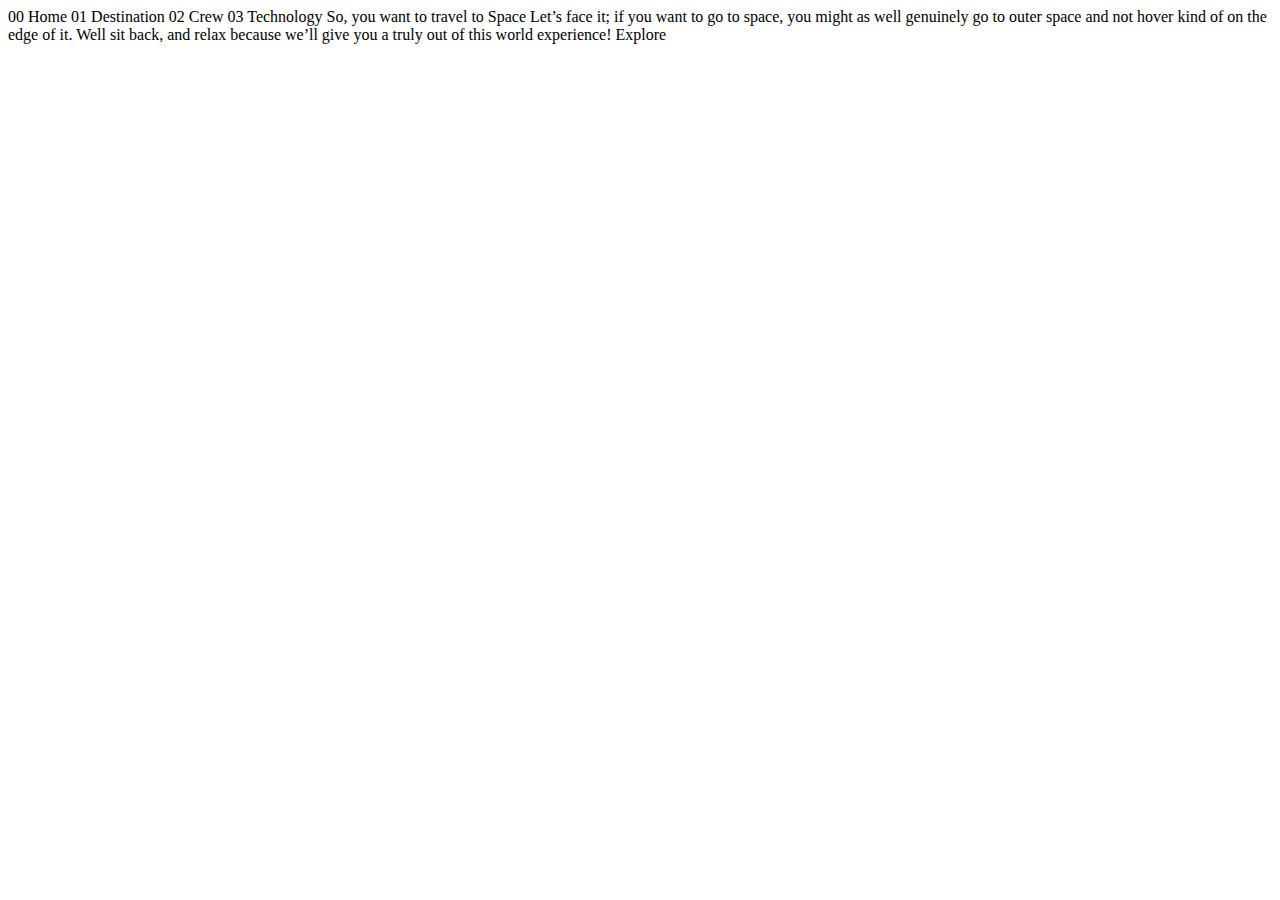
==== index.html @ f8207e76 "starter file" ====
<!DOCTYPE html>
<html lang="en">
<head>
  <meta charset="UTF-8">
  <meta name="viewport" content="width=device-width, initial-scale=1.0">

  <link rel="icon" type="image/png" sizes="32x32" href="./assets/favicon-32x32.png">
  
  <title>Frontend Mentor | Space tourism website</title>
</head>
<body>

  00 Home
  01 Destination
  02 Crew
  03 Technology

  So, you want to travel to
  Space
  Let’s face it; if you want to go to space, you might as well genuinely go to 
  outer space and not hover kind of on the edge of it. Well sit back, and relax 
  because we’ll give you a truly out of this world experience!

  Explore

</body>
</html>
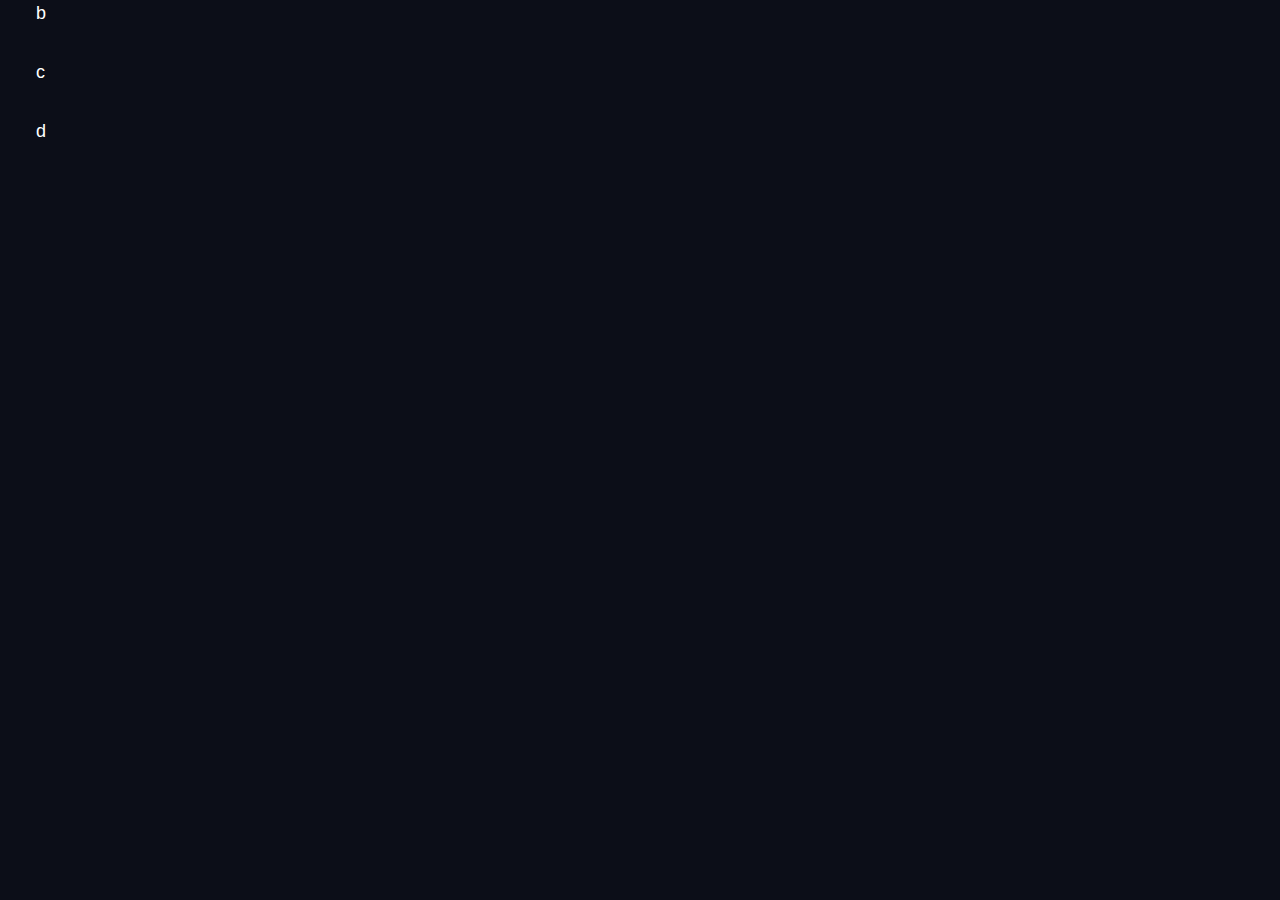
==== commit d864515f: "Design System :   1. Colors (custom property & classes)   2. Typography (custom property & classes)" ====
--- a/index.html
+++ b/index.html
@@ -1,27 +1,23 @@
 <!DOCTYPE html>
 <html lang="en">
+
 <head>
   <meta charset="UTF-8">
   <meta name="viewport" content="width=device-width, initial-scale=1.0">
 
   <link rel="icon" type="image/png" sizes="32x32" href="./assets/favicon-32x32.png">
-  
-  <title>Frontend Mentor | Space tourism website</title>
+  <link rel="stylesheet" href="./index.css">
+  <title>Jery Lenas | Space tourism website</title>
 </head>
+
 <body>
-
-  00 Home
-  01 Destination
-  02 Crew
-  03 Technology
-
-  So, you want to travel to
-  Space
-  Let’s face it; if you want to go to space, you might as well genuinely go to 
-  outer space and not hover kind of on the edge of it. Well sit back, and relax 
-  because we’ll give you a truly out of this world experience!
-
-  Explore
+  <div class="container grid" style="--gap:2rem">
+    <div class="box sr-only">a</div>
+    <div class="box">b</div>
+    <div class="box">c</div>
+    <div class="box">d</div>
+  </div>
 
 </body>
+
 </html>--- a/index.css
+++ b/index.css
@@ -0,0 +1,406 @@
+/* ------------------- */
+/* Custom properties */
+/* ------------------- */
+
+:root {
+    --clr-dark: 230 35% 7%;
+    --clr-light: 231 77% 90%;
+    --clr-white: 0 0% 100%;
+
+    /* font-sizes */
+        --fs-900: 9.375rem;
+        --fs-800: 6.25rem;
+        --fs-700: 3.5rem;
+        --fs-600: 2rem;
+        --fs-500: 1.75rem;
+        --fs-400: 1.125rem;
+        --fs-300: 1rem;
+        --fs-200: 0.875rem;
+
+    /* font-families */
+        --ff-serif: "Bellefair", serif;
+        --ff-sans-cond: "Barlow Condensed", sans-serif;
+        --ff-sans-normal: "Barlow", sans-serif;
+}
+
+/* ------------------- */
+/* Reset               */
+/* ------------------- */
+/* https://piccalil.li/blog/a-modern-css-reset/ */
+/* Box sizing */
+*,
+*::before,
+*::after {
+    box-sizing: border-box;
+}
+
+/* Reset margins */
+body,
+h1,
+h2,
+h3,
+h4,
+h5,/* ------------------- */
+/* Custom properties   */
+/* ------------------- */
+
+:root {
+    /* colors */
+    --clr-dark: 230 35% 7%;
+    --clr-light: 231 77% 90%;
+    --clr-white: 0 0% 100%;
+
+    /* font-sizes */
+    --fs-900: 9.375rem;
+    --fs-800: 6.25rem;
+    --fs-700: 3.5rem;
+    --fs-600: 2rem;
+    --fs-500: 1.75rem;
+    --fs-400: 1.125rem;
+    --fs-300: 1rem;
+    --fs-200: 0.875rem;
+
+    /* font-families */
+    --ff-serif: "Bellefair", serif;
+    --ff-sans-cond: "Barlow Condensed", sans-serif;
+    --ff-sans-normal: "Barlow", sans-serif;
+}
+
+
+/* ------------------- */
+/* Reset               */
+/* ------------------- */
+
+/* https://piccalil.li/blog/a-modern-css-reset/ */
+
+/* Box sizing */
+*,
+*::before,
+*::after {
+    box-sizing: border-box;
+}
+
+/* Reset margins */
+body,
+h1,
+h2,
+h3,
+h4,
+h5,
+p,
+figure,
+picture {
+    margin: 0;
+}
+
+h1,
+h2,
+h3,
+h4,
+h5,
+h6,
+p {
+    font-weight: 400;
+}
+
+/* set up the body */
+body {
+    font-family: var(--ff-sans-normal);
+    font-size: var(--fs-400);
+    color: hsl(var(--clr-white));
+    background-color: hsl(var(--clr-dark));
+    line-height: 1.5;
+    min-height: 100vh;
+}
+
+/* make images easier to work with */
+img,
+picutre {
+    max-width: 100%;
+    display: block;
+}
+
+/* make form elements easier to work with */
+input,
+button,
+textarea,
+select {
+    font: inherit;
+}
+
+/* remove animations for people who've turned them off */
+@media (prefers-reduced-motion: reduce) {
+
+    *,
+    *::before,
+    *::after {
+        animation-duration: 0.01ms !important;
+        animation-iteration-count: 1 !important;
+        transition-duration: 0.01ms !important;
+        scroll-behavior: auto !important;
+    }
+}
+
+
+/* ------------------- */
+/* Utility classes     */
+/* ------------------- */
+
+/* general */
+
+.flex {
+    display: flex;
+    gap: var(--gap, 1rem);
+}
+
+.grid {
+    display: grid;
+    gap: var(--gap, 1rem);
+}
+
+.container {
+    padding-inline: 2em;
+    margin-inline: auto;
+    max-width: 80rem;
+}
+
+.sr-only {
+    position: absolute;
+    width: 1px;
+    height: 1px;
+    padding: 0;
+    margin: -1px;
+    overflow: hidden;
+    clip: rect(0, 0, 0, 0);
+    white-space: nowrap;
+    /* added line */
+    border: 0;
+}
+
+/* colors */
+
+.bg-dark {
+    background-color: hsl(var(--clr-dark));
+}
+
+.bg-accent {
+    background-color: hsl(var(--clr-light));
+}
+
+.bg-white {
+    background-color: hsl(var(--clr-white));
+}
+
+.text-dark {
+    color: hsl(var(--clr-dark));
+}
+
+.text-accent {
+    color: hsl(var(--clr-light));
+}
+
+.text-white {
+    color: hsl(var(--clr-white));
+}
+
+/* typography */
+
+.ff-serif {
+    font-family: var(--ff-serif);
+}
+
+.ff-sans-cond {
+    font-family: var(--ff-sans-cond);
+}
+
+.ff-sans-normal {
+    font-family: var(--ff-sans-normal);
+}
+
+.letter-spacing-1 {
+    letter-spacing: 4.75px;
+}
+
+.letter-spacing-2 {
+    letter-spacing: 2.7px;
+}
+
+.letter-spacing-3 {
+    letter-spacing: 2.35px;
+}
+
+.uppercase {
+    text-transform: uppercase;
+}
+
+.fs-900 {
+    font-size: var(--fs-900);
+}
+
+.fs-800 {
+    font-size: var(--fs-800);
+}
+
+.fs-700 {
+    font-size: var(--fs-700);
+}
+
+.fs-600 {
+    font-size: var(--fs-600);
+}
+
+.fs-500 {
+    font-size: var(--fs-500);
+}
+
+.fs-400 {
+    font-size: var(--fs-400);
+}
+
+.fs-300 {
+    font-size: var(--fs-300);
+}
+
+.fs-200 {
+    font-size: var(--fs-200);
+}
+
+.fs-900,
+.fs-800,
+.fs-700,
+.fs-600 {
+    line-height: 1.1;
+}
+p,
+figure,
+picture {
+    margin: 0;
+}
+
+h1,
+h2,
+h3,
+h4,
+h5,
+h6,
+p {
+    font-weight: 400;
+}
+
+/* set up the body */
+body {
+    font-family: var(--ff-sans-normal);
+    font-size: var(--fs-400);
+    color: hsl(var(--clr-white));
+    background-color: hsl(var(--clr-dark));
+    line-height: 1.5;
+    min-height: 100vh;
+}
+
+/* make images easier to work with */
+img,
+picutre {
+    max-width: 100%;
+    display: block;
+}
+
+/* make form elements easier to work with */
+input,
+button,
+textarea,
+select {
+    font: inherit;
+}
+
+/* remove animations for people who've turned them off */
+@media (prefers-reduced-motion: reduce) {
+
+    *,
+    *::before,
+    *::after {
+        animation-duration: 0.01ms !important;
+        animation-iteration-count: 1 !important;
+        transition-duration: 0.01ms !important;
+        scroll-behavior: auto !important;
+    }
+}
+
+/* ------------------- */
+/* Utility classes       */
+/* ------------------- */
+
+.flex {
+    display: flex;
+    gap: var(--gap, 1rem);
+}
+
+.grid {
+    display: grid;
+    gap: var(--gap, 1rem);  
+}
+
+.container {
+    padding-inline: 2em;
+    margin-inline: auto;
+    max-width: 80rem;
+}
+
+.sr-only {
+    position: absolute;
+    width: 1px;
+    height: 1px;
+    padding: 0;
+    margin: -1px;
+    overflow: hidden;
+    clip: rect(0, 0, 0, 0);
+    white-space: nowrap; /* added line */
+    border: 0;
+}
+
+
+
+/* colors */
+.bg-dark { background-color: hsl(var(--clr-dark)); }
+.bg-accent { background-color: hsl(var(--clr-light)); }
+.bg-white { background-color: hsl(var(--clr-white)); }
+.text-dark { color: hsl(var(--clr-dark)); }
+.text-accent { color: hsl(var(--clr-light)); }
+.text-white { color: hsl(var(--clr-white)); }
+
+
+/* typography */
+
+.ff-serif {font-family: var(--ff-serif); }
+
+.ff-sans-cond {font-family: var(--ff-sans-cond); }
+
+.ff-sans-normal {font-family: var(--ff-sans-normal); }
+
+.letter-spacing-1 { letter-spacing: 4.75px;}
+
+.letter-spacing-2 { letter-spacing: 2.7px;}
+
+.letter-spacing-3 { letter-spacing: 2.35px;}
+
+.uppercase { text-transform: uppercase; }
+
+.fs-900 { font-size: var(--fs-900);}
+
+.fs-800 { font-size: var(--fs-800);}
+
+.fs-700 { font-size: var(--fs-700);}
+
+.fs-600 { font-size: var(--fs-600);}
+
+.fs-500 { font-size: var(--fs-500);}
+
+.fs-400 { font-size: var(--fs-400);}
+
+.fs-300 { font-size: var(--fs-300);}
+
+.fs-200 { font-size: var(--fs-200);}
+
+.fs-900,
+.fs-800,
+.fs-700,
+.fs-600 { line-height: 1.1; }
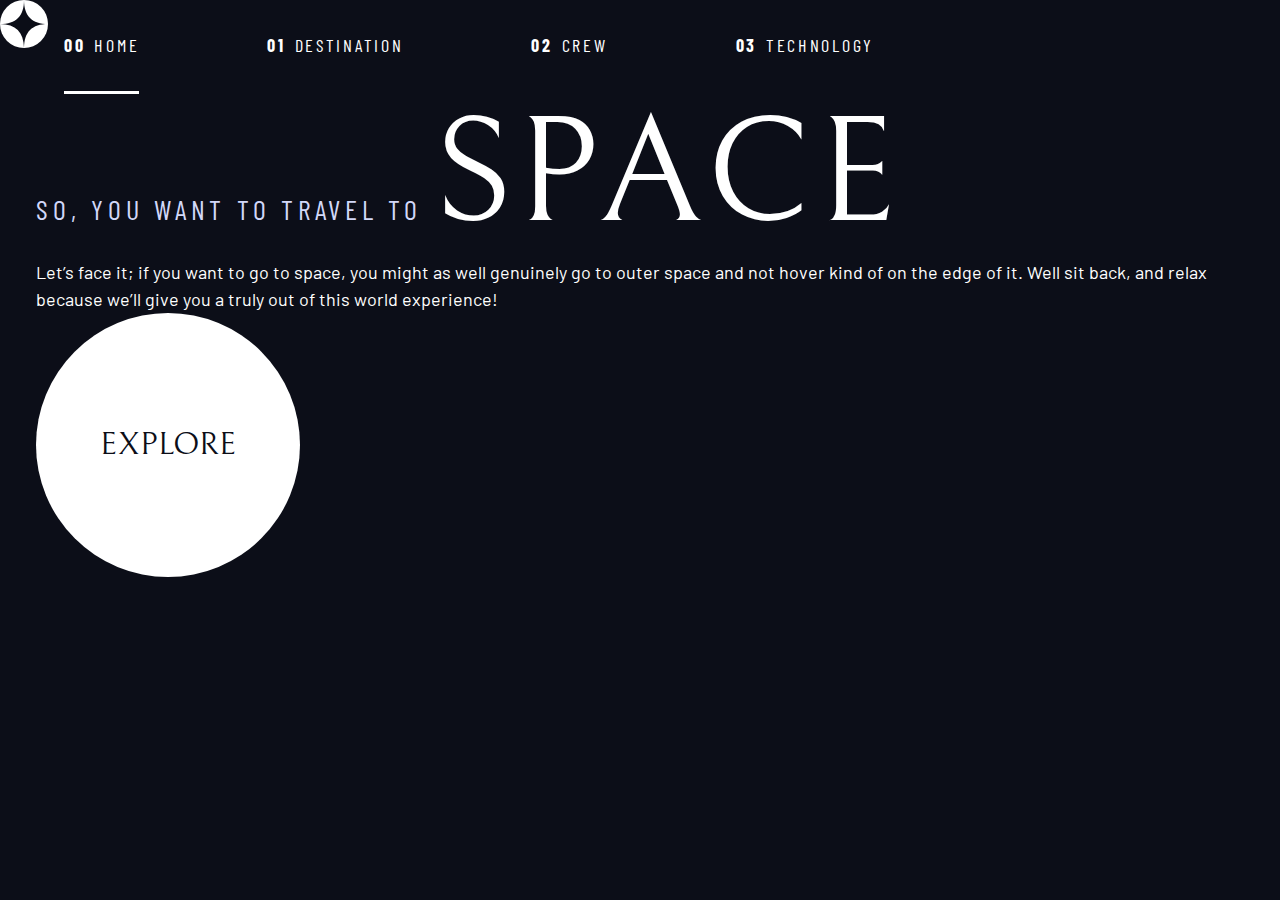
==== commit 61391829: "Getting everything in place 1. include all asset in head tag : fonts, index.css 2. placing all eleme" ====
--- a/index.html
+++ b/index.html
@@ -6,18 +6,46 @@
   <meta name="viewport" content="width=device-width, initial-scale=1.0">
 
   <link rel="icon" type="image/png" sizes="32x32" href="./assets/favicon-32x32.png">
-  <link rel="stylesheet" href="./index.css">
-  <title>Jery Lenas | Space tourism website</title>
+  <!-- Google fonts -->
+  <link rel="preconnect" href="https://fonts.googleapis.com">
+  <link rel="preconnect" href="https://fonts.gstatic.com" crossorigin>
+  <link
+    href="https://fonts.googleapis.com/css2?family=Barlow+Condensed:wght@400;700&family=Bellefair&family=Barlow:wght@400;700&display=swap"
+    rel="stylesheet">
+
+  <!-- Our custom CSS -->
+  <link rel="stylesheet" href="index.css">
+  <title>Frontend Mentor | Space tourism website</title>
 </head>
 
 <body>
-  <div class="container grid" style="--gap:2rem">
-    <div class="box sr-only">a</div>
-    <div class="box">b</div>
-    <div class="box">c</div>
-    <div class="box">d</div>
+  <header class="primary-header flex">
+    <div>
+      <img src="./assets/shared/logo.svg" alt="space tourism logo" class="logo">
+    </div>
+    <nav>
+      <ul class="primary-navigation underline-indicators flex">
+        <li class="active"><a class="ff-sans-cond uppercase text-white letter-spacing-2"
+            href="index.html"><span>00</span>Home</a>
+        <li><a class="ff-sans-cond uppercase text-white letter-spacing-2"
+            href="destination.html"><span>01</span>Destination</a>
+        <li><a class="ff-sans-cond uppercase text-white letter-spacing-2" href="crew.html"><span>02</span>Crew</a>
+        <li><a class="ff-sans-cond uppercase text-white letter-spacing-2"
+            href="technology.html"><span>03</span>Technology</a>
+      </ul>
+    </nav>
+  </header>
+
+  <div class="container">
+    <h1 class="text-accent fs-500 ff-sans-cond uppercase letter-spacing-1">So, you want to travel to
+      <span class="fs-900 ff-serif text-white">Space</span>
+    </h1>
+    <p>Let’s face it; if you want to go to space, you might as well genuinely go to
+      outer space and not hover kind of on the edge of it. Well sit back, and relax
+      because we’ll give you a truly out of this world experience! </p>
+
+    <a href="#" class="large-button uppercase ff-serif fs-600 text-dark bg-white">Explore</a>
   </div>
-
 </body>
 
 </html>--- a/index.css
+++ b/index.css
@@ -1,406 +1,542 @@
-/* ------------------- */
-/* Custom properties */
-/* ------------------- */
-
-:root {
-    --clr-dark: 230 35% 7%;
-    --clr-light: 231 77% 90%;
-    --clr-white: 0 0% 100%;
-
-    /* font-sizes */
-        --fs-900: 9.375rem;
-        --fs-800: 6.25rem;
-        --fs-700: 3.5rem;
-        --fs-600: 2rem;
-        --fs-500: 1.75rem;
-        --fs-400: 1.125rem;
-        --fs-300: 1rem;
-        --fs-200: 0.875rem;
-
-    /* font-families */
-        --ff-serif: "Bellefair", serif;
-        --ff-sans-cond: "Barlow Condensed", sans-serif;
-        --ff-sans-normal: "Barlow", sans-serif;
-}
-
-/* ------------------- */
-/* Reset               */
-/* ------------------- */
-/* https://piccalil.li/blog/a-modern-css-reset/ */
-/* Box sizing */
-*,
-*::before,
-*::after {
-    box-sizing: border-box;
-}
-
-/* Reset margins */
-body,
-h1,
-h2,
-h3,
-h4,
-h5,/* ------------------- */
-/* Custom properties   */
-/* ------------------- */
-
-:root {
-    /* colors */
-    --clr-dark: 230 35% 7%;
-    --clr-light: 231 77% 90%;
-    --clr-white: 0 0% 100%;
-
-    /* font-sizes */
-    --fs-900: 9.375rem;
-    --fs-800: 6.25rem;
-    --fs-700: 3.5rem;
-    --fs-600: 2rem;
-    --fs-500: 1.75rem;
-    --fs-400: 1.125rem;
-    --fs-300: 1rem;
-    --fs-200: 0.875rem;
-
-    /* font-families */
-    --ff-serif: "Bellefair", serif;
-    --ff-sans-cond: "Barlow Condensed", sans-serif;
-    --ff-sans-normal: "Barlow", sans-serif;
-}
-
-
-/* ------------------- */
-/* Reset               */
-/* ------------------- */
-
-/* https://piccalil.li/blog/a-modern-css-reset/ */
-
-/* Box sizing */
-*,
-*::before,
-*::after {
-    box-sizing: border-box;
-}
-
-/* Reset margins */
-body,
-h1,
-h2,
-h3,
-h4,
-h5,
-p,
-figure,
-picture {
-    margin: 0;
-}
-
-h1,
-h2,
-h3,
-h4,
-h5,
-h6,
-p {
-    font-weight: 400;
-}
-
-/* set up the body */
-body {
-    font-family: var(--ff-sans-normal);
-    font-size: var(--fs-400);
-    color: hsl(var(--clr-white));
-    background-color: hsl(var(--clr-dark));
-    line-height: 1.5;
-    min-height: 100vh;
-}
-
-/* make images easier to work with */
-img,
-picutre {
-    max-width: 100%;
-    display: block;
-}
-
-/* make form elements easier to work with */
-input,
-button,
-textarea,
-select {
-    font: inherit;
-}
-
-/* remove animations for people who've turned them off */
-@media (prefers-reduced-motion: reduce) {
-
-    *,
-    *::before,
-    *::after {
-        animation-duration: 0.01ms !important;
-        animation-iteration-count: 1 !important;
-        transition-duration: 0.01ms !important;
-        scroll-behavior: auto !important;
-    }
-}
-
-
-/* ------------------- */
-/* Utility classes     */
-/* ------------------- */
-
-/* general */
-
-.flex {
-    display: flex;
-    gap: var(--gap, 1rem);
-}
-
-.grid {
-    display: grid;
-    gap: var(--gap, 1rem);
-}
-
-.container {
-    padding-inline: 2em;
-    margin-inline: auto;
-    max-width: 80rem;
-}
-
-.sr-only {
-    position: absolute;
-    width: 1px;
-    height: 1px;
-    padding: 0;
-    margin: -1px;
-    overflow: hidden;
-    clip: rect(0, 0, 0, 0);
-    white-space: nowrap;
-    /* added line */
-    border: 0;
-}
-
-/* colors */
-
-.bg-dark {
-    background-color: hsl(var(--clr-dark));
-}
-
-.bg-accent {
-    background-color: hsl(var(--clr-light));
-}
-
-.bg-white {
-    background-color: hsl(var(--clr-white));
-}
-
-.text-dark {
-    color: hsl(var(--clr-dark));
-}
-
-.text-accent {
-    color: hsl(var(--clr-light));
-}
-
-.text-white {
-    color: hsl(var(--clr-white));
-}
-
-/* typography */
-
-.ff-serif {
-    font-family: var(--ff-serif);
-}
-
-.ff-sans-cond {
-    font-family: var(--ff-sans-cond);
-}
-
-.ff-sans-normal {
-    font-family: var(--ff-sans-normal);
-}
-
-.letter-spacing-1 {
-    letter-spacing: 4.75px;
-}
-
-.letter-spacing-2 {
-    letter-spacing: 2.7px;
-}
-
-.letter-spacing-3 {
-    letter-spacing: 2.35px;
-}
-
-.uppercase {
-    text-transform: uppercase;
-}
-
-.fs-900 {
-    font-size: var(--fs-900);
-}
-
-.fs-800 {
-    font-size: var(--fs-800);
-}
-
-.fs-700 {
-    font-size: var(--fs-700);
-}
-
-.fs-600 {
-    font-size: var(--fs-600);
-}
-
-.fs-500 {
-    font-size: var(--fs-500);
-}
-
-.fs-400 {
-    font-size: var(--fs-400);
-}
-
-.fs-300 {
-    font-size: var(--fs-300);
-}
-
-.fs-200 {
-    font-size: var(--fs-200);
-}
-
-.fs-900,
-.fs-800,
-.fs-700,
-.fs-600 {
-    line-height: 1.1;
-}
-p,
-figure,
-picture {
-    margin: 0;
-}
-
-h1,
-h2,
-h3,
-h4,
-h5,
-h6,
-p {
-    font-weight: 400;
-}
-
-/* set up the body */
-body {
-    font-family: var(--ff-sans-normal);
-    font-size: var(--fs-400);
-    color: hsl(var(--clr-white));
-    background-color: hsl(var(--clr-dark));
-    line-height: 1.5;
-    min-height: 100vh;
-}
-
-/* make images easier to work with */
-img,
-picutre {
-    max-width: 100%;
-    display: block;
-}
-
-/* make form elements easier to work with */
-input,
-button,
-textarea,
-select {
-    font: inherit;
-}
-
-/* remove animations for people who've turned them off */
-@media (prefers-reduced-motion: reduce) {
-
-    *,
-    *::before,
-    *::after {
-        animation-duration: 0.01ms !important;
-        animation-iteration-count: 1 !important;
-        transition-duration: 0.01ms !important;
-        scroll-behavior: auto !important;
-    }
-}
-
-/* ------------------- */
-/* Utility classes       */
-/* ------------------- */
-
-.flex {
-    display: flex;
-    gap: var(--gap, 1rem);
-}
-
-.grid {
-    display: grid;
-    gap: var(--gap, 1rem);  
-}
-
-.container {
-    padding-inline: 2em;
-    margin-inline: auto;
-    max-width: 80rem;
-}
-
-.sr-only {
-    position: absolute;
-    width: 1px;
-    height: 1px;
-    padding: 0;
-    margin: -1px;
-    overflow: hidden;
-    clip: rect(0, 0, 0, 0);
-    white-space: nowrap; /* added line */
-    border: 0;
-}
-
-
-
-/* colors */
-.bg-dark { background-color: hsl(var(--clr-dark)); }
-.bg-accent { background-color: hsl(var(--clr-light)); }
-.bg-white { background-color: hsl(var(--clr-white)); }
-.text-dark { color: hsl(var(--clr-dark)); }
-.text-accent { color: hsl(var(--clr-light)); }
-.text-white { color: hsl(var(--clr-white)); }
-
-
-/* typography */
-
-.ff-serif {font-family: var(--ff-serif); }
-
-.ff-sans-cond {font-family: var(--ff-sans-cond); }
-
-.ff-sans-normal {font-family: var(--ff-sans-normal); }
-
-.letter-spacing-1 { letter-spacing: 4.75px;}
-
-.letter-spacing-2 { letter-spacing: 2.7px;}
-
-.letter-spacing-3 { letter-spacing: 2.35px;}
-
-.uppercase { text-transform: uppercase; }
-
-.fs-900 { font-size: var(--fs-900);}
-
-.fs-800 { font-size: var(--fs-800);}
-
-.fs-700 { font-size: var(--fs-700);}
-
-.fs-600 { font-size: var(--fs-600);}
-
-.fs-500 { font-size: var(--fs-500);}
-
-.fs-400 { font-size: var(--fs-400);}
-
-.fs-300 { font-size: var(--fs-300);}
-
-.fs-200 { font-size: var(--fs-200);}
-
-.fs-900,
-.fs-800,
-.fs-700,
-.fs-600 { line-height: 1.1; }
+/* ------------------- */
+/* Custom properties */
+/* ------------------- */
+
+:root {
+    --clr-dark: 230 35% 7%;
+    --clr-light: 231 77% 90%;
+    --clr-white: 0 0% 100%;
+
+    /* font-sizes */
+        --fs-900: 9.375rem;
+        --fs-800: 6.25rem;
+        --fs-700: 3.5rem;
+        --fs-600: 2rem;
+        --fs-500: 1.75rem;
+        --fs-400: 1.125rem;
+        --fs-300: 1rem;
+        --fs-200: 0.875rem;
+
+    /* font-families */
+        --ff-serif: "Bellefair", serif;
+        --ff-sans-cond: "Barlow Condensed", sans-serif;
+        --ff-sans-normal: "Barlow", sans-serif;
+}
+
+/* ------------------- */
+/* Reset               */
+/* ------------------- */
+/* https://piccalil.li/blog/a-modern-css-reset/ */
+/* Box sizing */
+*,
+*::before,
+*::after {
+    box-sizing: border-box;
+}
+
+/* Reset margins */
+body,
+h1,
+h2,
+h3,
+h4,
+h5,/* ------------------- */
+/* Custom properties   */
+/* ------------------- */
+
+:root {
+    /* colors */
+    --clr-dark: 230 35% 7%;
+    --clr-light: 231 77% 90%;
+    --clr-white: 0 0% 100%;
+
+    /* font-sizes */
+    --fs-900: 9.375rem;
+    --fs-800: 6.25rem;
+    --fs-700: 3.5rem;
+    --fs-600: 2rem;
+    --fs-500: 1.75rem;
+    --fs-400: 1.125rem;
+    --fs-300: 1rem;
+    --fs-200: 0.875rem;
+
+    /* font-families */
+    --ff-serif: "Bellefair", serif;
+    --ff-sans-cond: "Barlow Condensed", sans-serif;
+    --ff-sans-normal: "Barlow", sans-serif;
+}
+
+
+/* ------------------- */
+/* Reset               */
+/* ------------------- */
+
+/* https://piccalil.li/blog/a-modern-css-reset/ */
+
+/* Box sizing */
+*,
+*::before,
+*::after {
+    box-sizing: border-box;
+}
+
+/* Reset margins */
+body,
+h1,
+h2,
+h3,
+h4,
+h5,
+p,
+figure,
+picture {
+    margin: 0;
+}
+
+h1,
+h2,
+h3,
+h4,
+h5,
+h6,
+p {
+    font-weight: 400;
+}
+
+/* set up the body */
+body {
+    font-family: var(--ff-sans-normal);
+    font-size: var(--fs-400);
+    color: hsl(var(--clr-white));
+    background-color: hsl(var(--clr-dark));
+    line-height: 1.5;
+    min-height: 100vh;
+}
+
+/* make images easier to work with */
+img,
+picutre {
+    max-width: 100%;
+    display: block;
+}
+
+/* make form elements easier to work with */
+input,
+button,
+textarea,
+select {
+    font: inherit;
+}
+
+/* remove animations for people who've turned them off */
+@media (prefers-reduced-motion: reduce) {
+
+    *,
+    *::before,
+    *::after {
+        animation-duration: 0.01ms !important;
+        animation-iteration-count: 1 !important;
+        transition-duration: 0.01ms !important;
+        scroll-behavior: auto !important;
+    }
+}
+
+
+/* ------------------- */
+/* Utility classes     */
+/* ------------------- */
+
+/* general */
+
+.flex {
+    display: flex;
+    gap: var(--gap, 1rem);
+}
+
+.grid {
+    display: grid;
+    gap: var(--gap, 1rem);
+}
+
+.container {
+    padding-inline: 2em;
+    margin-inline: auto;
+    max-width: 80rem;
+}
+
+.sr-only {
+    position: absolute;
+    width: 1px;
+    height: 1px;
+    padding: 0;
+    margin: -1px;
+    overflow: hidden;
+    clip: rect(0, 0, 0, 0);
+    white-space: nowrap;
+    /* added line */
+    border: 0;
+}
+
+/* colors */
+
+.bg-dark {
+    background-color: hsl(var(--clr-dark));
+}
+
+.bg-accent {
+    background-color: hsl(var(--clr-light));
+}
+
+.bg-white {
+    background-color: hsl(var(--clr-white));
+}
+
+.text-dark {
+    color: hsl(var(--clr-dark));
+}
+
+.text-accent {
+    color: hsl(var(--clr-light));
+}
+
+.text-white {
+    color: hsl(var(--clr-white));
+}
+
+/* typography */
+
+.ff-serif {
+    font-family: var(--ff-serif);
+}
+
+.ff-sans-cond {
+    font-family: var(--ff-sans-cond);
+}
+
+.ff-sans-normal {
+    font-family: var(--ff-sans-normal);
+}
+
+.letter-spacing-1 {
+    letter-spacing: 4.75px;
+}
+
+.letter-spacing-2 {
+    letter-spacing: 2.7px;
+}
+
+.letter-spacing-3 {
+    letter-spacing: 2.35px;
+}
+
+.uppercase {
+    text-transform: uppercase;
+}
+
+.fs-900 {
+    font-size: var(--fs-900);
+}
+
+.fs-800 {
+    font-size: var(--fs-800);
+}
+
+.fs-700 {
+    font-size: var(--fs-700);
+}
+
+.fs-600 {
+    font-size: var(--fs-600);
+}
+
+.fs-500 {
+    font-size: var(--fs-500);
+}
+
+.fs-400 {
+    font-size: var(--fs-400);
+}
+
+.fs-300 {
+    font-size: var(--fs-300);
+}
+
+.fs-200 {
+    font-size: var(--fs-200);
+}
+
+.fs-900,
+.fs-800,
+.fs-700,
+.fs-600 {
+    line-height: 1.1;
+}
+p,
+figure,
+picture {
+    margin: 0;
+}
+
+h1,
+h2,
+h3,
+h4,
+h5,
+h6,
+p {
+    font-weight: 400;
+}
+
+/* set up the body */
+body {
+    font-family: var(--ff-sans-normal);
+    font-size: var(--fs-400);
+    color: hsl(var(--clr-white));
+    background-color: hsl(var(--clr-dark));
+    line-height: 1.5;
+    min-height: 100vh;
+}
+
+/* make images easier to work with */
+img,
+picutre {
+    max-width: 100%;
+    display: block;
+}
+
+/* make form elements easier to work with */
+input,
+button,
+textarea,
+select {
+    font: inherit;
+}
+
+/* remove animations for people who've turned them off */
+@media (prefers-reduced-motion: reduce) {
+
+    *,
+    *::before,
+    *::after {
+        animation-duration: 0.01ms !important;
+        animation-iteration-count: 1 !important;
+        transition-duration: 0.01ms !important;
+        scroll-behavior: auto !important;
+    }
+}
+
+/* ------------------- */
+/* Utility classes       */
+/* ------------------- */
+
+.flex {
+    display: flex;
+    gap: var(--gap, 1rem);
+}
+
+.grid {
+    display: grid;
+    gap: var(--gap, 1rem);  
+}
+
+.flow>*:where(:not(:first-child)) {
+    margin-top: var(--flow-space, 1rem);
+    /* outline: 1px solid red; */
+}
+
+.container {
+    padding-inline: 2em;
+    margin-inline: auto;
+    max-width: 80rem;
+}
+
+.sr-only {
+    position: absolute;
+    width: 1px;
+    height: 1px;
+    padding: 0;
+    margin: -1px;
+    overflow: hidden;
+    clip: rect(0, 0, 0, 0);
+    white-space: nowrap; /* added line */
+    border: 0;
+}
+
+
+
+/* colors */
+.bg-dark { background-color: hsl(var(--clr-dark)); }
+.bg-accent { background-color: hsl(var(--clr-light)); }
+.bg-white { background-color: hsl(var(--clr-white)); }
+.text-dark { color: hsl(var(--clr-dark)); }
+.text-accent { color: hsl(var(--clr-light)); }
+.text-white { color: hsl(var(--clr-white)); }
+
+
+/* typography */
+
+.ff-serif {font-family: var(--ff-serif); }
+
+.ff-sans-cond {font-family: var(--ff-sans-cond); }
+
+.ff-sans-normal {font-family: var(--ff-sans-normal); }
+
+.letter-spacing-1 { letter-spacing: 4.75px;}
+
+.letter-spacing-2 { letter-spacing: 2.7px;}
+
+.letter-spacing-3 { letter-spacing: 2.35px;}
+
+.uppercase { text-transform: uppercase; }
+
+.fs-900 { font-size: var(--fs-900);}
+
+.fs-800 { font-size: var(--fs-800);}
+
+.fs-700 { font-size: var(--fs-700);}
+
+.fs-600 { font-size: var(--fs-600);}
+
+.fs-500 { font-size: var(--fs-500);}
+
+.fs-400 { font-size: var(--fs-400);}
+
+.fs-300 { font-size: var(--fs-300);}
+
+.fs-200 { font-size: var(--fs-200);}
+
+.fs-900,
+.fs-800,
+.fs-700,
+.fs-600 { line-height: 1.1; }
+
+
+.numbered-title {
+    font-family: var(--ff-sans-cond);
+    letter-spacing: 4.72px;
+    font-size: var(--fs-500);
+    text-transform: uppercase;
+}
+.numbered-title  span {
+    font-family: var(--ff-sans-normal);
+    color: hsl(var(--clr-white)/ .25);
+    margin-right: .5em;
+    font-weight: 700;
+}
+
+/* ------------------- */
+/* Compontents       */
+/* ------------------- */
+.large-button {
+    position: relative;
+    display: inline-grid;
+    z-index: 1;
+    place-items: center;
+    padding: 0 2em;
+    border-radius: 50%;
+    aspect-ratio: 1;
+    text-decoration: none;
+}
+
+.large-button::after {
+    content: '';
+    position: absolute;
+    z-index: -1;
+    width: 100%;
+    height: 100%;
+    background: hsl(var(--clr-white) / .15);
+    border-radius: 50%;
+    opacity: 0;
+    transition: opacity 500ms linear, transform 750ms ease-in-out;
+}
+
+.large-button:hover::after,
+.large-button:focus::after {
+    opacity: 1;
+    transform: scale(1.5);
+}
+
+
+.primary-navigation {
+    --gap: 8rem;
+    --underline-gap:2rem;
+    list-style: none;
+    padding: 0;
+    margin: 0;
+}
+
+.primary-navigation a {
+    text-decoration: none;
+}
+
+.primary-navigation a > span {
+    font-weight: 700;
+    margin-right: .5em;
+}
+
+.underline-indicators > * {
+    cursor: pointer;
+    padding: var(--underline-gap, 1rem) 0;
+    border: 0;
+    border-bottom: .2rem solid hsl(var(--clr-white) / 0);
+}
+
+.underline-indicators>*:hover,
+.underline-indicators>*:focus {
+    border-color: hsl(var(--clr-white) / .5);
+}
+
+.underline-indicators>.active,
+.underline-indicators>[aria-selected="true"] {
+    border-color: hsl(var(--clr-white) / 1);
+}
+
+.tab-list {
+ --gap:2rem;
+}
+
+.dot-indicators {
+    --gap: 2rem;
+}
+
+.dot-indicators>* {
+    cursor: pointer;
+    border: 0;
+    border-radius: 50%;
+    padding: .5em;
+    background-color: hsl(var(--clr-white) / .25);
+}
+
+.dot-indicators>*:hover,
+.dot-indicators>*:focus {
+    background-color: hsl(var(--clr-white) / .5);
+}
+
+.dot-indicators>[aria-selected="true"] {
+    background-color: hsl(var(--clr-white) / 1);
+}
+
+.number-indicators {
+    --gap: 1.5rem;
+}
+
+.number-indicators > * {
+    cursor: pointer;
+    aspect-ratio: 1;
+    padding: 0rem 2rem;
+    border-radius: 50%;
+    background-color: hsl(var(--clr-dark));
+    color: hsl(var(--clr-white));
+    border: 1px solid hsl(var(--clr-white)/.25);
+    font-family: var(--ff-serif);
+}
+
+.number-indicators > *:hover,
+.number-indicators > *:focus {
+    border:1px solid hsl(var(--clr-white) /1);
+}
+
+.number-indicators > [aria-selected="true"] {
+    background-color: hsl(var(--clr-white)/1);
+    color: hsl(var(--clr-dark));
+}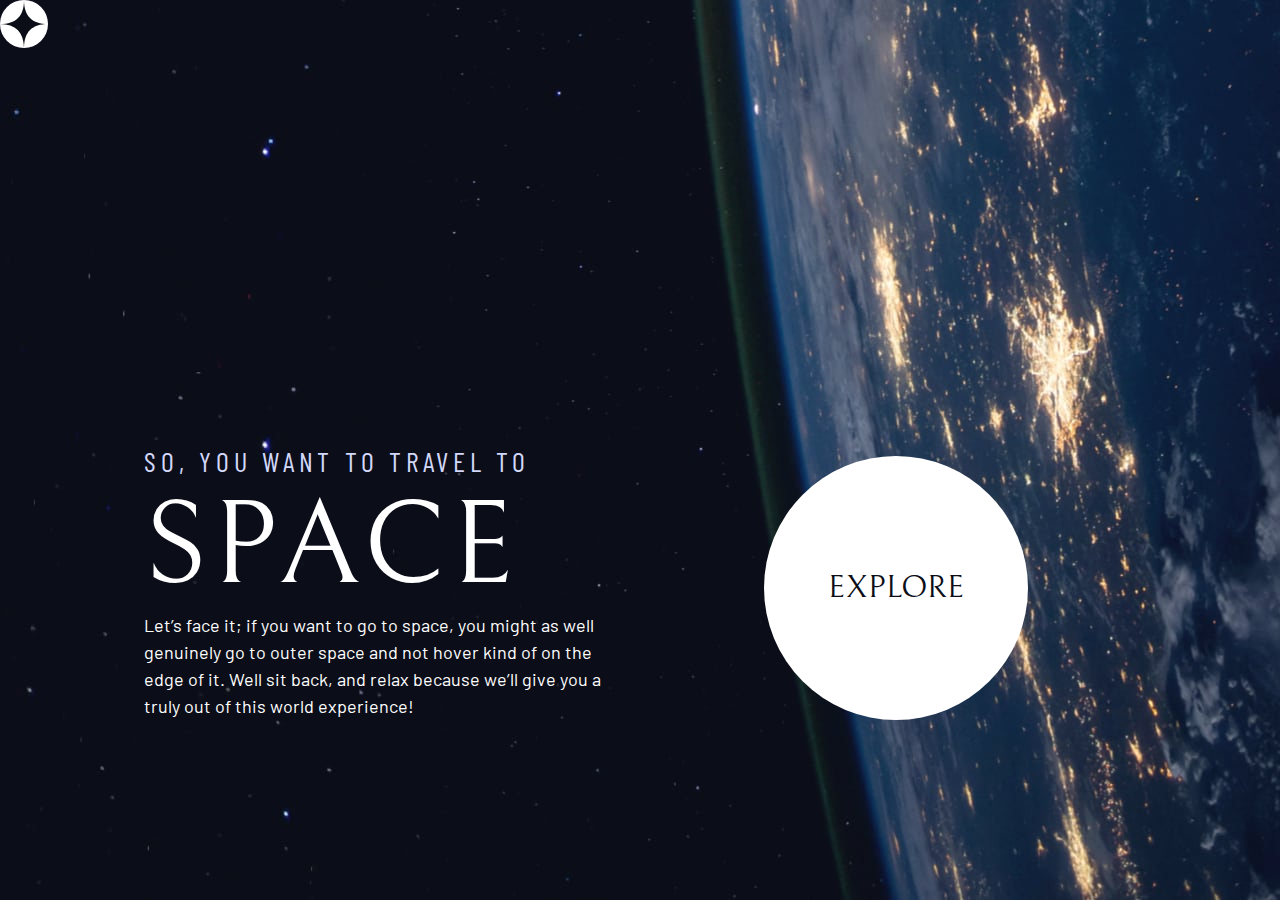
==== commit 8ce24e86: "1. setting up grid container 2. responsiveness : mobile, tablet, desktop 3. responsive typography 4." ====
--- a/index.html
+++ b/index.html
@@ -18,34 +18,37 @@
   <title>Frontend Mentor | Space tourism website</title>
 </head>
 
-<body>
+<body class="home">
+
   <header class="primary-header flex">
     <div>
       <img src="./assets/shared/logo.svg" alt="space tourism logo" class="logo">
     </div>
-    <nav>
-      <ul class="primary-navigation underline-indicators flex">
-        <li class="active"><a class="ff-sans-cond uppercase text-white letter-spacing-2"
-            href="index.html"><span>00</span>Home</a>
-        <li><a class="ff-sans-cond uppercase text-white letter-spacing-2"
-            href="destination.html"><span>01</span>Destination</a>
-        <li><a class="ff-sans-cond uppercase text-white letter-spacing-2" href="crew.html"><span>02</span>Crew</a>
-        <li><a class="ff-sans-cond uppercase text-white letter-spacing-2"
-            href="technology.html"><span>03</span>Technology</a>
-      </ul>
-    </nav>
+    <!-- <nav>
+        <ul class="primary-navigation underline-indicators flex">
+            <li class="active"><a class="ff-sans-cond uppercase text-white letter-spacing-2" href="index.html"><span>00</span>Home</a>
+            <li><a class="ff-sans-cond uppercase text-white letter-spacing-2" href="destination.html"><span>01</span>Destination</a>
+            <li><a class="ff-sans-cond uppercase text-white letter-spacing-2" href="crew.html"><span>02</span>Crew</a>
+            <li><a class="ff-sans-cond uppercase text-white letter-spacing-2" href="technology.html"><span>03</span>Technology</a>
+        </ul>
+    </nav> -->
   </header>
 
-  <div class="container">
-    <h1 class="text-accent fs-500 ff-sans-cond uppercase letter-spacing-1">So, you want to travel to
-      <span class="fs-900 ff-serif text-white">Space</span>
-    </h1>
-    <p>Let’s face it; if you want to go to space, you might as well genuinely go to
-      outer space and not hover kind of on the edge of it. Well sit back, and relax
-      because we’ll give you a truly out of this world experience! </p>
+  <div class="grid-container grid-container--home">
+    <div>
+      <h1 class="text-accent fs-500 ff-sans-cond uppercase letter-spacing-1">So, you want to travel to
+        <span class="d-block fs-900 ff-serif text-white">Space</span>
+      </h1>
 
-    <a href="#" class="large-button uppercase ff-serif fs-600 text-dark bg-white">Explore</a>
+      <p>Let’s face it; if you want to go to space, you might as well genuinely go to
+        outer space and not hover kind of on the edge of it. Well sit back, and relax
+        because we’ll give you a truly out of this world experience! </p>
+    </div>
+    <div>
+      <a href="#" class="large-button uppercase ff-serif text-dark bg-white">Explore</a>
+    </div>
   </div>
+
 </body>
 
 </html>--- a/index.css
+++ b/index.css
@@ -1,46 +1,4 @@
 /* ------------------- */
-/* Custom properties */
-/* ------------------- */
-
-:root {
-    --clr-dark: 230 35% 7%;
-    --clr-light: 231 77% 90%;
-    --clr-white: 0 0% 100%;
-
-    /* font-sizes */
-        --fs-900: 9.375rem;
-        --fs-800: 6.25rem;
-        --fs-700: 3.5rem;
-        --fs-600: 2rem;
-        --fs-500: 1.75rem;
-        --fs-400: 1.125rem;
-        --fs-300: 1rem;
-        --fs-200: 0.875rem;
-
-    /* font-families */
-        --ff-serif: "Bellefair", serif;
-        --ff-sans-cond: "Barlow Condensed", sans-serif;
-        --ff-sans-normal: "Barlow", sans-serif;
-}
-
-/* ------------------- */
-/* Reset               */
-/* ------------------- */
-/* https://piccalil.li/blog/a-modern-css-reset/ */
-/* Box sizing */
-*,
-*::before,
-*::after {
-    box-sizing: border-box;
-}
-
-/* Reset margins */
-body,
-h1,
-h2,
-h3,
-h4,
-h5,/* ------------------- */
 /* Custom properties   */
 /* ------------------- */
 
@@ -51,12 +9,12 @@
     --clr-white: 0 0% 100%;
 
     /* font-sizes */
-    --fs-900: 9.375rem;
-    --fs-800: 6.25rem;
-    --fs-700: 3.5rem;
-    --fs-600: 2rem;
+    --fs-900: clamp(5rem, 8vw + 1rem, 9.375rem);
+    --fs-800: 3.5rem;
+    --fs-700: 1.5rem;
+    --fs-600: 1rem;
     --fs-500: 1.75rem;
-    --fs-400: 1.125rem;
+    --fs-400: 0.9375rem;
     --fs-300: 1rem;
     --fs-200: 0.875rem;
 
@@ -64,6 +22,25 @@
     --ff-serif: "Bellefair", serif;
     --ff-sans-cond: "Barlow Condensed", sans-serif;
     --ff-sans-normal: "Barlow", sans-serif;
+}
+
+@media (min-width: 35em) {
+    :root {
+        --fs-800: 5rem;
+        --fs-700: 2.5rem;
+        --fs-600: 1.5rem;
+        --fs-400: 1rem;
+    }
+}
+
+@media (min-width: 45em) {
+    :root {
+        /* font-sizes */
+        --fs-800: 6.25rem;
+        --fs-700: 3.5rem;
+        --fs-600: 2rem;
+        --fs-400: 1.125rem;
+    }
 }
 
 
@@ -111,6 +88,9 @@
     background-color: hsl(var(--clr-dark));
     line-height: 1.5;
     min-height: 100vh;
+
+    display: grid;
+    grid-template-rows: min-content 1fr;
 }
 
 /* make images easier to work with */
@@ -158,11 +138,53 @@
     gap: var(--gap, 1rem);
 }
 
+.d-block {
+    display: block;
+}
+
+.flow>*:where(:not(:first-child)) {
+    margin-top: var(--flow-space, 1rem);
+}
+
 .container {
     padding-inline: 2em;
     margin-inline: auto;
     max-width: 80rem;
 }
+
+.grid-container {
+    text-align: center;
+    display: grid;
+    place-items: center;
+    padding-inline: 1rem;
+
+}
+
+.grid-container * {
+    max-width: 50ch;
+}
+
+@media (min-width: 45em) {
+    .grid-container {
+        text-align: left;
+        column-gap: var(--container-gap, 2rem);
+        grid-template-columns: minmax(1rem, 1fr) repeat(2, minmax(0, 30rem)) minmax(1rem, 1fr);
+    }
+
+    .grid-container>*:first-child {
+        grid-column: 2;
+    }
+
+    .grid-container>*:last-child {
+        grid-column: 3;
+    }
+
+    .grid-container--home {
+        padding-bottom: max(6rem, 20vh);
+        align-items: end;
+    }
+}
+
 
 .sr-only {
     position: absolute;
@@ -271,166 +293,30 @@
 .fs-600 {
     line-height: 1.1;
 }
-p,
-figure,
-picture {
-    margin: 0;
-}
-
-h1,
-h2,
-h3,
-h4,
-h5,
-h6,
-p {
-    font-weight: 400;
-}
-
-/* set up the body */
-body {
-    font-family: var(--ff-sans-normal);
-    font-size: var(--fs-400);
-    color: hsl(var(--clr-white));
-    background-color: hsl(var(--clr-dark));
-    line-height: 1.5;
-    min-height: 100vh;
-}
-
-/* make images easier to work with */
-img,
-picutre {
-    max-width: 100%;
-    display: block;
-}
-
-/* make form elements easier to work with */
-input,
-button,
-textarea,
-select {
-    font: inherit;
-}
-
-/* remove animations for people who've turned them off */
-@media (prefers-reduced-motion: reduce) {
-
-    *,
-    *::before,
-    *::after {
-        animation-duration: 0.01ms !important;
-        animation-iteration-count: 1 !important;
-        transition-duration: 0.01ms !important;
-        scroll-behavior: auto !important;
-    }
-}
-
-/* ------------------- */
-/* Utility classes       */
-/* ------------------- */
-
-.flex {
-    display: flex;
-    gap: var(--gap, 1rem);
-}
-
-.grid {
-    display: grid;
-    gap: var(--gap, 1rem);  
-}
-
-.flow>*:where(:not(:first-child)) {
-    margin-top: var(--flow-space, 1rem);
-    /* outline: 1px solid red; */
-}
-
-.container {
-    padding-inline: 2em;
-    margin-inline: auto;
-    max-width: 80rem;
-}
-
-.sr-only {
-    position: absolute;
-    width: 1px;
-    height: 1px;
-    padding: 0;
-    margin: -1px;
-    overflow: hidden;
-    clip: rect(0, 0, 0, 0);
-    white-space: nowrap; /* added line */
-    border: 0;
-}
-
-
-
-/* colors */
-.bg-dark { background-color: hsl(var(--clr-dark)); }
-.bg-accent { background-color: hsl(var(--clr-light)); }
-.bg-white { background-color: hsl(var(--clr-white)); }
-.text-dark { color: hsl(var(--clr-dark)); }
-.text-accent { color: hsl(var(--clr-light)); }
-.text-white { color: hsl(var(--clr-white)); }
-
-
-/* typography */
-
-.ff-serif {font-family: var(--ff-serif); }
-
-.ff-sans-cond {font-family: var(--ff-sans-cond); }
-
-.ff-sans-normal {font-family: var(--ff-sans-normal); }
-
-.letter-spacing-1 { letter-spacing: 4.75px;}
-
-.letter-spacing-2 { letter-spacing: 2.7px;}
-
-.letter-spacing-3 { letter-spacing: 2.35px;}
-
-.uppercase { text-transform: uppercase; }
-
-.fs-900 { font-size: var(--fs-900);}
-
-.fs-800 { font-size: var(--fs-800);}
-
-.fs-700 { font-size: var(--fs-700);}
-
-.fs-600 { font-size: var(--fs-600);}
-
-.fs-500 { font-size: var(--fs-500);}
-
-.fs-400 { font-size: var(--fs-400);}
-
-.fs-300 { font-size: var(--fs-300);}
-
-.fs-200 { font-size: var(--fs-200);}
-
-.fs-900,
-.fs-800,
-.fs-700,
-.fs-600 { line-height: 1.1; }
-
 
 .numbered-title {
     font-family: var(--ff-sans-cond);
-    letter-spacing: 4.72px;
     font-size: var(--fs-500);
     text-transform: uppercase;
-}
-.numbered-title  span {
-    font-family: var(--ff-sans-normal);
-    color: hsl(var(--clr-white)/ .25);
+    letter-spacing: 4.72px;
+}
+
+.numbered-title span {
     margin-right: .5em;
     font-weight: 700;
-}
-
-/* ------------------- */
-/* Compontents       */
-/* ------------------- */
+    color: hsl(var(--clr-white) / .25);
+}
+
+
+/* ------------------- */
+/* Compontents         */
+/* ------------------- */
+
 .large-button {
+    font-size: 2rem;
     position: relative;
+    z-index: 1;
     display: inline-grid;
-    z-index: 1;
     place-items: center;
     padding: 0 2em;
     border-radius: 50%;
@@ -444,7 +330,7 @@
     z-index: -1;
     width: 100%;
     height: 100%;
-    background: hsl(var(--clr-white) / .15);
+    background: hsl(var(--clr-white) / .1);
     border-radius: 50%;
     opacity: 0;
     transition: opacity 500ms linear, transform 750ms ease-in-out;
@@ -456,10 +342,9 @@
     transform: scale(1.5);
 }
 
-
 .primary-navigation {
     --gap: 8rem;
-    --underline-gap:2rem;
+    --underline-gap: 2rem;
     list-style: none;
     padding: 0;
     margin: 0;
@@ -469,12 +354,12 @@
     text-decoration: none;
 }
 
-.primary-navigation a > span {
+.primary-navigation a>span {
     font-weight: 700;
     margin-right: .5em;
 }
 
-.underline-indicators > * {
+.underline-indicators>* {
     cursor: pointer;
     padding: var(--underline-gap, 1rem) 0;
     border: 0;
@@ -488,14 +373,11 @@
 
 .underline-indicators>.active,
 .underline-indicators>[aria-selected="true"] {
+    color: hsl(var(--clr-white) / 1);
     border-color: hsl(var(--clr-white) / 1);
 }
 
 .tab-list {
- --gap:2rem;
-}
-
-.dot-indicators {
     --gap: 2rem;
 }
 
@@ -516,27 +398,29 @@
     background-color: hsl(var(--clr-white) / 1);
 }
 
-.number-indicators {
-    --gap: 1.5rem;
-}
-
-.number-indicators > * {
-    cursor: pointer;
-    aspect-ratio: 1;
-    padding: 0rem 2rem;
-    border-radius: 50%;
-    background-color: hsl(var(--clr-dark));
-    color: hsl(var(--clr-white));
-    border: 1px solid hsl(var(--clr-white)/.25);
-    font-family: var(--ff-serif);
-}
-
-.number-indicators > *:hover,
-.number-indicators > *:focus {
-    border:1px solid hsl(var(--clr-white) /1);
-}
-
-.number-indicators > [aria-selected="true"] {
-    background-color: hsl(var(--clr-white)/1);
-    color: hsl(var(--clr-dark));
+
+/* ----------------------------- */
+/* Page specific background      */
+/* ----------------------------- */
+body {
+    background-size: cover;
+    background-position: bottom center;
+}
+
+/* home */
+.home {
+    background-image: url(./assets/home/background-home-mobile.jpg);
+}
+
+@media (min-width: 35rem) {
+    .home {
+        background-position: center center;
+        background-image: url(./assets/home/background-home-tablet.jpg);
+    }
+}
+
+@media (min-width: 45rem) {
+    .home {
+        background-image: url(./assets/home/background-home-desktop.jpg);
+    }
 }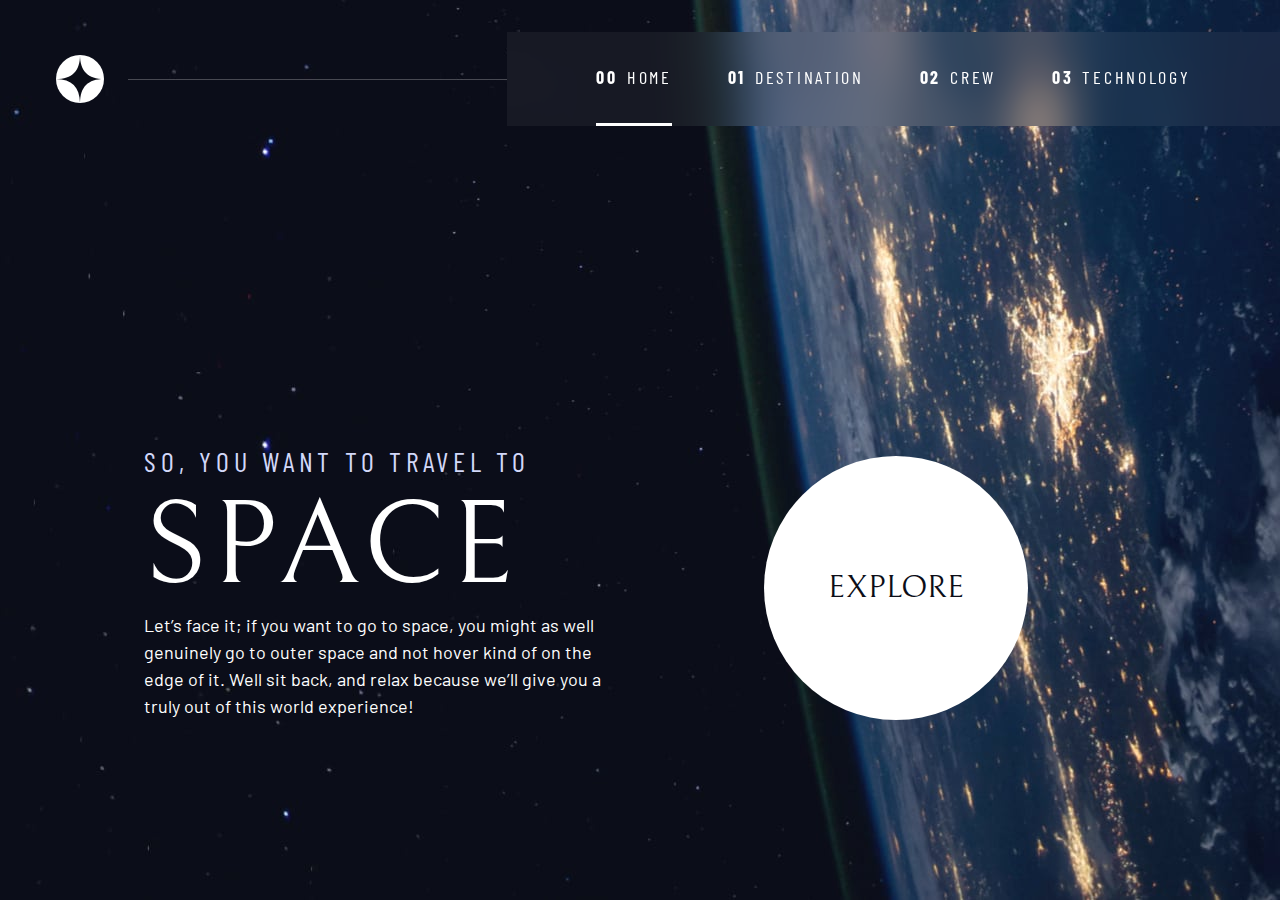
==== commit d71a4f68: "1. Setting up the mobile navigation 2. Fixing the mobile nav layout 3. The navigation background 4. " ====
--- a/index.html
+++ b/index.html
@@ -16,25 +16,32 @@
   <!-- Our custom CSS -->
   <link rel="stylesheet" href="index.css">
   <title>Frontend Mentor | Space tourism website</title>
+  <script src="index.js" defer></script>
 </head>
 
 <body class="home">
-
+  <a class="skip-to-content" href="#main">Skip to content</a>
   <header class="primary-header flex">
     <div>
       <img src="./assets/shared/logo.svg" alt="space tourism logo" class="logo">
     </div>
-    <!-- <nav>
-        <ul class="primary-navigation underline-indicators flex">
-            <li class="active"><a class="ff-sans-cond uppercase text-white letter-spacing-2" href="index.html"><span>00</span>Home</a>
-            <li><a class="ff-sans-cond uppercase text-white letter-spacing-2" href="destination.html"><span>01</span>Destination</a>
-            <li><a class="ff-sans-cond uppercase text-white letter-spacing-2" href="crew.html"><span>02</span>Crew</a>
-            <li><a class="ff-sans-cond uppercase text-white letter-spacing-2" href="technology.html"><span>03</span>Technology</a>
-        </ul>
-    </nav> -->
+    <button class="mobile-nav-toggle" aria-controls="primary-navigation"><span class="sr-only"
+        aria-expanded="false">Menu</span></button>
+    <nav>
+      <ul id="primary-navigation" data-visible="false" class="primary-navigation underline-indicators flex">
+        <li class="active"><a class="ff-sans-cond uppercase text-white letter-spacing-2" href="index.html"><span
+              aria-hidden="true">00</span>Home</a>
+        <li><a class="ff-sans-cond uppercase text-white letter-spacing-2" href="destination.html"><span
+              aria-hidden="true">01</span>Destination</a>
+        <li><a class="ff-sans-cond uppercase text-white letter-spacing-2" href="crew.html"><span
+              aria-hidden="true">02</span>Crew</a>
+        <li><a class="ff-sans-cond uppercase text-white letter-spacing-2" href="technology.html"><span
+              aria-hidden="true">03</span>Technology</a>
+      </ul>
+    </nav>
   </header>
 
-  <div class="grid-container grid-container--home">
+  <main id="main" class="grid-container grid-container--home">
     <div>
       <h1 class="text-accent fs-500 ff-sans-cond uppercase letter-spacing-1">So, you want to travel to
         <span class="d-block fs-900 ff-serif text-white">Space</span>
@@ -47,8 +54,8 @@
     <div>
       <a href="#" class="large-button uppercase ff-serif text-dark bg-white">Explore</a>
     </div>
-  </div>
+  </main>
 
-</body>
+
 
 </html>--- a/index.css
+++ b/index.css
@@ -91,6 +91,8 @@
 
     display: grid;
     grid-template-rows: min-content 1fr;
+
+    overflow-x: hidden;
 }
 
 /* make images easier to work with */
@@ -184,7 +186,6 @@
         align-items: end;
     }
 }
-
 
 .sr-only {
     position: absolute;
@@ -199,6 +200,21 @@
     border: 0;
 }
 
+.skip-to-content {
+    position: absolute;
+    z-index: 9999;
+    background: hsl(var(--clr-white));
+    color: hsl(var(--clr-dark));
+    padding: .5em 1em;
+    margin-inline: auto;
+    transform: translateY(-100%);
+    transition: transform 250ms ease-in;
+}
+
+.skip-to-content:focus {
+    transform: translateY(0);
+}
+
 /* colors */
 
 .bg-dark {
@@ -342,12 +358,25 @@
     transform: scale(1.5);
 }
 
+/* primary-header */
+
+.logo {
+    margin: 1.5rem clamp(1.5rem, 5vw, 3.5rem);
+}
+
+.primary-header {
+    justify-content: space-between;
+    align-items: center;
+}
+
 .primary-navigation {
-    --gap: 8rem;
+    --gap: clamp(1.5rem, 5vw, 3.5rem);
     --underline-gap: 2rem;
     list-style: none;
     padding: 0;
     margin: 0;
+    background: hsl(var(--clr-white) / 0.05);
+    backdrop-filter: blur(1.5rem);
 }
 
 .primary-navigation a {
@@ -358,6 +387,95 @@
     font-weight: 700;
     margin-right: .5em;
 }
+
+.mobile-nav-toggle {
+    display: none;
+}
+
+@media (max-width: 35rem) {
+    .primary-navigation {
+        --underline-gap: .5rem;
+        position: fixed;
+        z-index: 1000;
+        inset: 0 0 0 30%;
+        list-style: none;
+        padding: min(20rem, 15vh) 2rem;
+        margin: 0;
+        flex-direction: column;
+        transform: translateX(100%);
+        transition: transform 500ms ease-in-out;
+    }
+
+    .primary-navigation[data-visible="true"] {
+        transform: translateX(0);
+    }
+
+    .primary-navigation.underline-indicators>.active {
+        border: 0;
+    }
+
+    .mobile-nav-toggle {
+        display: block;
+        position: absolute;
+        z-index: 2000;
+        right: 1rem;
+        top: 2rem;
+        background: transparent;
+        background-image: url(./assets/shared/icon-hamburger.svg);
+        background-repeat: no-repeat;
+        background-position: center;
+        width: 1.5rem;
+        aspect-ratio: 1;
+        border: 0;
+    }
+
+    .mobile-nav-toggle[aria-expanded="true"] {
+        background-image: url(./assets/shared/icon-close.svg);
+    }
+
+    .mobile-nav-toggle:focus-visible {
+        outline: 5px solid white;
+        outline-offset: 5px;
+    }
+
+}
+
+@media (min-width: 35em) {
+    .primary-navigation {
+        padding-inline: clamp(3rem, 7vw, 7rem);
+    }
+}
+
+@media (min-width: 35em) and (max-width: 44.999em) {
+    .primary-navigation a>span {
+        display: none;
+    }
+}
+
+@media (min-width: 45em) {
+
+    .primary-header::after {
+        content: '';
+        display: block;
+        position: relative;
+        height: 1px;
+        width: 100%;
+        margin-right: -2.5rem;
+        background: hsl(var(--clr-white) / .25);
+        order: 1;
+    }
+
+    nav {
+        order: 2;
+    }
+
+    .primary-navigation {
+        margin-block: 2rem;
+    }
+
+
+}
+
 
 .underline-indicators>* {
     cursor: pointer;
